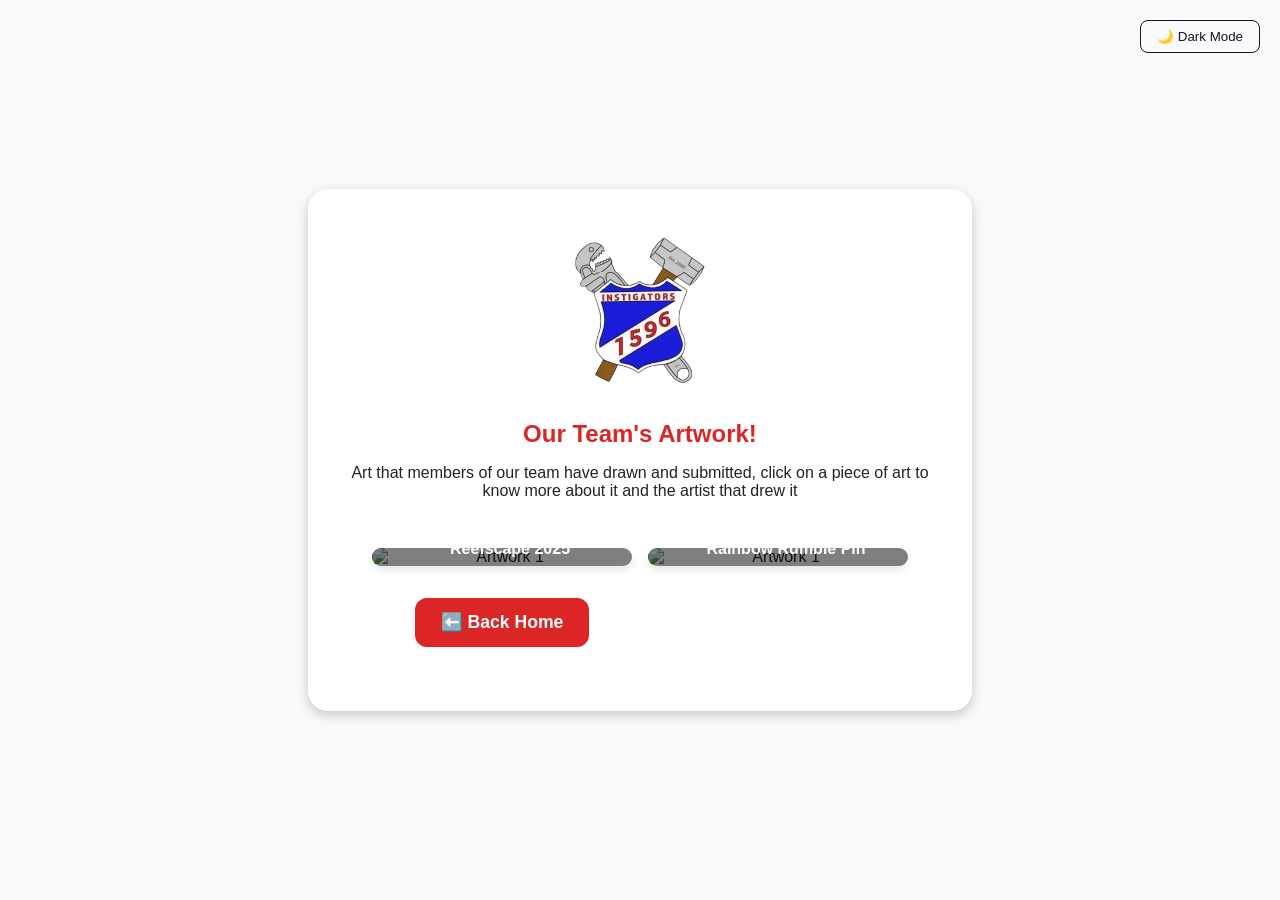
==== art.html @ 9bcf42d8 "art changes" ====
<!DOCTYPE html>
<html lang="en">
<head>
  <meta charset="UTF-8" />
  <meta name="viewport" content="width=device-width, initial-scale=1.0">
  <link rel="stylesheet" href="style.css">  
  <link rel="stylesheet" href="art.css"> 
</head>
<body>
    <div class="container">
        <button id="darkModeToggle">🌙 Dark Mode</button>
        <!-- Logo -->
        <img src="images/TEAM_1596_Logo.jpg" alt="Team 1596 Logo" class="team-logo">

        <h1><span class="red">Our Team's Artwork!</span></span></h1>
        <p>Art that members of our team have drawn and submitted, click on a piece of art to know more about it and the artist that drew it</p>
        <main class="gallery">
            <!-- Example Artworks -->
        <div class="art-card" 
            data-artist="Kirsi" 
            data-description="Reefscape Pin Design"
            data-year="2025"
            data-medium="IBSPaintX"
            data-school="Sault Area High School">
            <img src="C:\Users\first\frc-smart-window\images\art\ReefscapePinDesign.jpg" alt="Artwork 1">
            <div class="art-overlay">Reefscape 2025</div>
        </div>
        
        <!-- Create other art cards here! -->
            <!-- Example Artworks -->
        <div class="art-card" 
            data-artist="Lily" 
            data-description="2025 Rainbow Rumble pin design"
            data-year="2025"
            data-medium="Digital Sketchbook"
            data-school="Sault Area High School">
            <img src="C:\Users\first\frc-smart-window\images\art\RainbowRumble2025Pin.png" alt="Artwork 1">
            <div class="art-overlay">Rainbow Rumble Pin</div>
        </div>
        
        <!-- Modal -->
        <div id="artModal" class="modal">
            <div class="modal-content">
                <span class="close">&times;</span>
                <img id="modalImg" src="" alt="Artwork preview">
                <div class="artist-info">
                    <h3 id="modalArtist"></h3>
                    <p id="modalDescription"></p>
                    <hr>
                    <p><strong>Year:</strong> <span id="modalYear"></span></p>
                    <p><strong>Medium:</strong> <span id="modalMedium"></span></p>
                    <p><strong>School:</strong> <span id="modalSchool"></span></p>
                </div>
            </div>
        </div>
        
        <div style="align-items: center;"> 
            <button class="btn-red" goToPage('index.html')">⬅️ Back Home</button>
        </div>

    </div>
        
  <script>
            // --- Dark Mode Persistence ---
            const toggle = document.getElementById("darkModeToggle");
            if (localStorage.getItem("theme") === "dark") {
                document.body.classList.add("dark");
                toggle.textContent = "☀️ Light Mode";
            }
            toggle.addEventListener("click", () => {
                document.body.classList.toggle("dark");
                const dark = document.body.classList.contains("dark");
                localStorage.setItem("theme", dark ? "dark" : "light");
                toggle.textContent = dark ? "☀️ Light Mode" : "🌙 Dark Mode";
            });
            
            // --- Modal Logic ---
            const modal = document.getElementById("artModal");
            const close = modal.querySelector(".close");
            const modalImg = document.getElementById("modalImg");
            const modalArtist = document.getElementById("modalArtist");
            const modalDescription = document.getElementById("modalDescription");
            const modalYear = document.getElementById("modalYear");
            const modalMedium = document.getElementById("modalMedium");
            const modalSchool = document.getElementById("modalSchool");
            
            document.querySelectorAll(".art-card").forEach(card => {
                card.addEventListener("click", () => {
                    modalImg.src = card.querySelector("img").src;
                    modalArtist.textContent = card.dataset.artist;
                    modalDescription.textContent = card.dataset.description;
                    modalYear.textContent = card.dataset.year;
                    modalMedium.textContent = card.dataset.medium;
                    modalSchool.textContent = card.dataset.school;
                    modal.style.display = "flex";
                });
            });
            
            close.addEventListener("click", () => modal.style.display = "none");
            window.addEventListener("click", e => {
                if (e.target === modal) modal.style.display = "none";
            });

            function goToPage(page) {
                window.location.href = page;
            }
  </script>
</body>
</html>
---- style.css ----
:root {
  --blue: #1e3a8a;      /* blue for text */
  --blue-btn: #1e3a8a;  /* blue for buttons */
  --red-btn: #dc2626;  /* red for buttons */
  --red: #dc2626;
  --bg: #f9fafb;
  --text: #111827;
  --card: #ffffff;
}

body.dark {
  --bg: #111827;
  --text: #f9fafb;
  --card: #1f2937;
  --blue: #dc2626;          /* red text in dark mode */
  --blue-btn: #1e3a8a; 
}


body {
  margin: 0;
  font-family: 'Segoe UI', Tahoma, Geneva, Verdana, sans-serif;
  background-color: var(--bg);
  color: var(--text);
  display: flex;
  justify-content: center;
  align-items: center;
  min-height: 100vh;
}

.container {
  text-align: center;
  width: 90%;
  max-width: 600px;
  background: var(--card);
  border-radius: 20px;
  padding: 2rem;
  box-shadow: 0 4px 12px rgba(0,0,0,0.2);
}

h1 {
  font-size: 2.8rem;
  margin-bottom: 0.5rem;
}

h1 .blue {
  color: var(--blue);
}

h1 .red {
  color: var(--red);
}

#darkModeToggle {
  position: absolute;
  top: 20px;
  right: 20px;
  background: none;
  border: 1px solid var(--text);
  color: var(--text);
  padding: 0.5rem 1rem;
  border-radius: 8px;
  cursor: pointer;
}

.button-grid {
  display: grid;
  grid-template-columns: repeat(2, 1fr);
  gap: 1rem;
  margin-bottom: 2rem;
}

.button-return {
  margin-bottom: 2rem;
  align-content: center;
}

.button-grid button {
  color: white;
  font-size: 1.1rem;
  font-weight: bold;
  padding: 1rem;
  border: none;
  border-radius: 12px;
  cursor: pointer;
  transition: 0.2s ease-in-out;
}

.blue-btn {
  background-color: var(--blue-btn);
}

.red-btn {
  background-color: var(--red);
}

.button-grid button:hover {
  opacity: 0.85;
}

table {
  width: 100%;
  border-collapse: collapse;
  margin-bottom: 2rem;
}

th, td {
  border: 1px solid var(--text);
  padding: 0.75rem;
}

th {
  background-color: rgba(0,0,0,0.1);
}

.socials {
  display: flex;
  justify-content: center;
  gap: 1.5rem;
}

.socials i {
  font-size: 1.8rem;
  transition: transform 0.2s ease, color 0.2s ease;
}

.socials i:hover {
  transform: scale(1.1);
  color: var(--blue);
}
.qr-code {

  width: 200px;
  height: 200px;
  object-fit: contain;
  transition: transform 0.2s ease, filter 0.2s ease;
  filter: invert(0); /* default for light mode */
}

.qr-code i {
  font-size: 1.8rem;
  transition: transform 0.2s ease, color 0.2s ease;
}

.qr-code i:hover {
  transform: scale(1.1);
  color: var(--blue);
}


/* --- Team Grid --- */
.team-grid {
  display: grid;
  grid-template-columns: repeat(auto-fill, minmax(250px, 1fr));
  gap: 2rem;
  margin-top: 2rem;
}

.team-card {
  background-color: var(--card);
  border-radius: 20px;
  box-shadow: 0 4px 10px rgba(0,0,0,0.2);
  padding: 1.5rem;
  text-align: center;
  transition: transform 0.2s ease, box-shadow 0.2s ease;
}

.team-card:hover {
  transform: translateY(-4px);
  box-shadow: 0 6px 14px rgba(0,0,0,0.3);
}

.team-card img {
  width: 120px;
  height: 120px;
  object-fit: cover;
  border-radius: 50%;
  border: 3px solid var(--blue);
  margin-bottom: 1rem;
}

.team-card h3 {
  margin: 0.5rem 0;
  font-size: 1.3rem;
}

.team-card .role {
  font-weight: bold;
  color: var(--blue);
  margin-bottom: 0.5rem;
}

.team-card .about {
  font-size: 0.95rem;
  margin-bottom: 0.5rem;
}

.team-card .fun-fact {
  font-size: 0.9rem;
  color: var(--text);
  opacity: 0.8;
}

.logo-top {
  text-align: center;       /* center the content */
  margin: 2rem 0;           /* space above and below */
}

.team-logo {
  width: 150px;             /* adjust as needed */
  height: auto;
  border-radius: 12px;
  padding: 10px;     /* optional rounded corners */
}

/* Dark mode adjustment if needed */
body.dark .team-logo {
  border-color: var(--text);
}

.custom-line {
  border: none;          /* remove default border */
  height: 2px;           /* thickness */
  background-color: #1e3a8a; /* color */
  margin: 20px 0;        /* spacing above and below */
  width: 80%;            /* length of the line */
  margin-left: auto;      /* center it */
  margin-right: auto;
}

/* Back Home Button Styling */
.btn-red {
  background-color: var(--red);   /* red background */
  color: white;                    /* white text */
  font-size: 1.1rem;
  font-weight: bold;
  padding: 0.75rem 1.5rem;        /* slightly smaller than main buttons */
  border: 2px solid var(--red);   /* accent border */
  border-radius: 12px;
  cursor: pointer;
  transition: transform 0.2s ease, background-color 0.2s ease, border-color 0.2s ease;
  margin-top: 1rem;
  display: inline-block;
}

/* Hover effect */
.btn-red:hover {
  background-color: white;
  color: var(--red);
  border-color: var(--red);
  transform: scale(1.05);
}

/* Dark mode adjustments */
body.dark .btn-red {
  border-color: var(--red);
}

body.dark .btn-red:hover {
  background-color: var(--red);
  color: white;
}

.social-icon {
  width: 30px;
  height: 30px;
  object-fit: contain;
  transition: transform 0.2s ease, filter 0.2s ease;
  filter: invert(0); /* default for light mode */
}

.social-icon:hover {
  transform: scale(1.2);
}

/* Dark mode inversion */
body.dark .social-icon {
  filter: invert(1); /* black → white in dark mode */
}

/* --- Modal Styling --- */
/* --- Modal Styling --- */
.modal {
  display: none;
  position: fixed;
  z-index: 999;
  left: 0;
  top: 0;
  width: 100%;
  height: 100%;
  background-color: rgba(0,0,0,0.7);
  justify-content: center;
  align-items: center;
}

.modal-content {
  background-color: var(--card);
  color: var(--text);
  border-radius: 20px;
  padding: 2rem;
  max-width: 500px;
  width: 90%;
  box-shadow: 0 8px 20px rgba(0,0,0,0.3);
  text-align: center;
  animation: popIn 0.3s ease;
}

.modal-content img {
  width: 150px;
  height: 150px;
  border-radius: 50%;
  object-fit: cover;
  border: 3px solid var(--blue);
  margin-bottom: 1rem;
}

.modal-content strong {
  color: #1e3a8a; /* normal (blue) */
}

body.dark .modal-content strong {
  color: #dc2626; /* dark mode (red) */
}

.close {
  position: absolute;
  top: 20px;
  right: 30px;
  font-size: 2rem;
  color: var(--text);
  cursor: pointer;
  transition: color 0.2s;
}

.close:hover {
  color: var(--red);
}

.modal-content p {
  margin: 0.5rem 0;
}

.modal-content strong {
  color: #1e3a8a;
}

.modal-divider {
  border: none;
  height: 2px;
  background-color: #1e3a8a;
  margin: 1rem 0;
}

/* Progress Page Layout */
.progress-entry {
  display: flex;
  align-items: flex-start;
  gap: 20px;
  margin: 40px 0;
  padding-bottom: 20px;
  border-bottom: 1px solid #ccc;
}

.progress-entry img {
  width: 250px;
  height: auto;
  border-radius: 10px;
  object-fit: cover;
}

.progress-content {
  flex: 1;
}

.entry-title {
  margin: 0;
  color: #d32f2f; 
}

.entry-body {
  margin: 10px 0;
}

.entry-meta {
  font-size: 0.9em;
  color: #555;
  margin-top: 10px;
  font-style: italic;
}

/* Mobile Friendly */
@media(max-width: 700px) {
  .progress-entry {
    flex-direction: column;
    text-align: center;
  }

  .progress-entry img {
    width: 100%;
  }
}

/* Optional dark mode tweak */
body.dark .modal-divider {
  background-color: var(--red);
  opacity: 0.6;
}

/* Small pop animation */
@keyframes popIn {
  from { transform: scale(0.9); opacity: 0; }
  to { transform: scale(1); opacity: 1; }
}
---- art.css ----
:root {
    --bg-light: #f9f9f9;
    --bg-dark: #1a1a1a;
    --text-light: #222;
    --text-dark: #f2f2f2;
}

body {
    margin: 0;
    font-family: 'Inter', sans-serif;
    background-color: var(--bg-light);
    color: var(--text-light);
    transition: background 0.3s, color 0.3s;
}

body.dark {
    background-color: var(--bg-dark);
    color: var(--text-dark);
}

header {
    display: flex;
    justify-content: space-between;
    align-items: center;
    padding: 1rem 2rem;
    border-bottom: 1px solid #ccc;
}

h1 {
    font-size: 1.5rem;
    margin: 0;
}

button#darkModeToggle {
    background: none;
    border: 1px solid currentColor;
    border-radius: 8px;
    padding: 0.5rem 1rem;
    cursor: pointer;
    transition: 0.3s;
}

button#darkModeToggle:hover {
    background: rgba(0,0,0,0.1);
}

.gallery {
    display: grid;
    grid-template-columns: repeat(auto-fit, minmax(250px, 1fr));
    gap: 1rem;
    padding: 2rem;
}

.art-card {
    position: relative;
    cursor: pointer;
    overflow: hidden;
    border-radius: 12px;
    box-shadow: 0 4px 8px rgba(0,0,0,0.1);
    transition: transform 0.3s;
}

.art-card:hover {
    transform: scale(1.03);
}

.art-card img {
    width: 100%;
    height: 100%;
    object-fit: cover;
    display: block;
}

.art-overlay {
    position: absolute;
    bottom: 0;
    width: 100%;
    background: rgba(0,0,0,0.5);
    color: white;
    text-align: center;
    padding: 0.5rem;
    font-weight: 600;
}

/* --- Modal --- */
.modal {
    display: none;
    position: fixed;
    top: 0; left: 0;
    width: 100%; height: 100%;
    background: rgba(0,0,0,0.7);
    justify-content: center;
    align-items: center;
    z-index: 1000;
}

.modal-content {
    background: white;
    color: black;
    border-radius: 16px;
    max-width: 600px;
    width: 90%;
    padding: 1.5rem;
    position: relative;
    box-shadow: 0 4px 20px rgba(0,0,0,0.3);
}

body.dark .modal-content {
    background: #2a2a2a;
    color: var(--text-dark);
}

.modal-content img {
    width: 100%;
    border-radius: 12px;
    margin-bottom: 1rem;
}

.close {
    position: absolute;
    top: 12px;
    right: 16px;
    font-size: 1.5rem;
    cursor: pointer;
}

.artist-info {
    margin-top: 1rem;
}

.artist-info h3 {
    margin: 0.2rem 0;
}

.artist-info p {
    margin: 0.4rem 0;
}
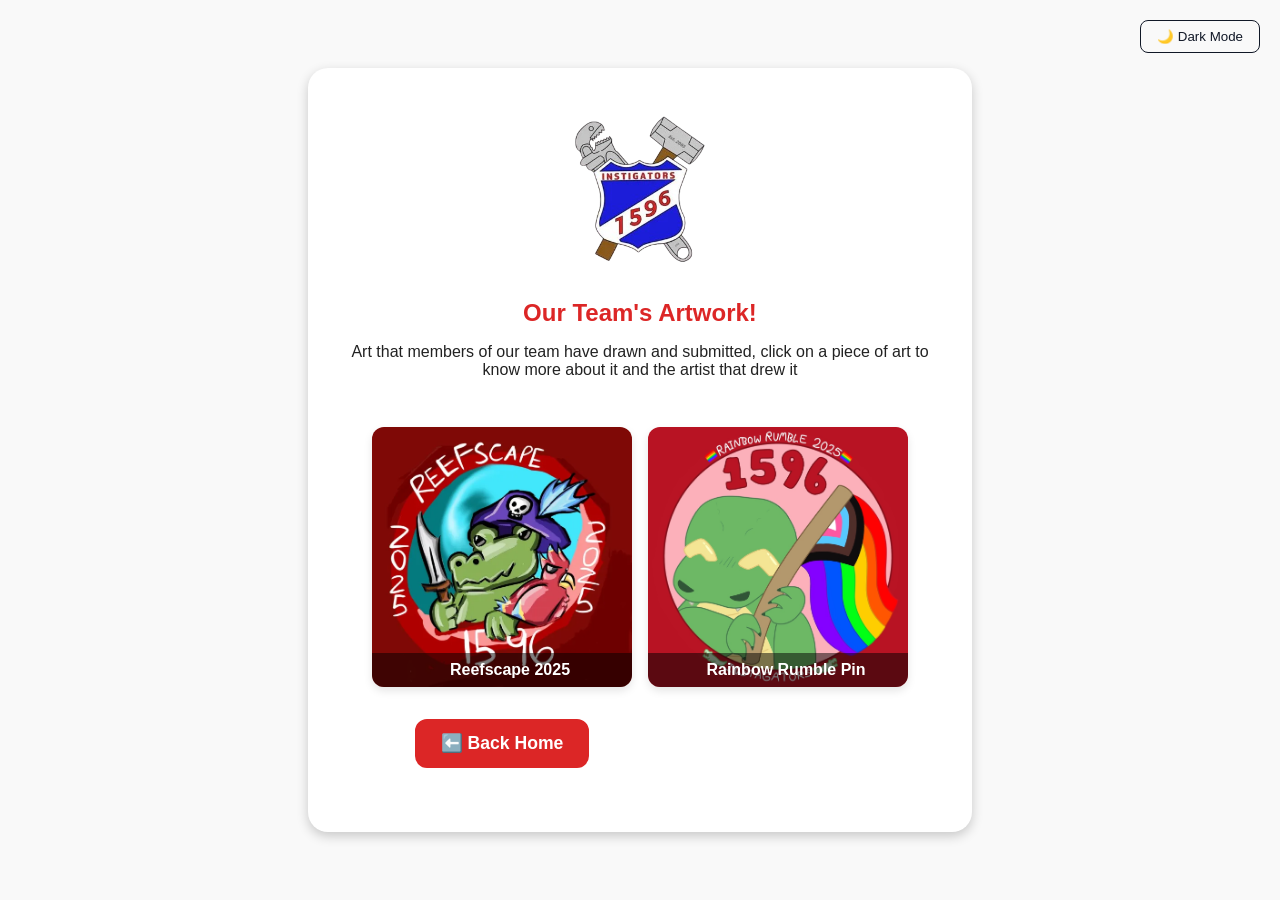
==== commit a1a81a81: "Art" ====
--- a/art.html
+++ b/art.html
@@ -22,7 +22,7 @@
             data-year="2025"
             data-medium="IBSPaintX"
             data-school="Sault Area High School">
-            <img src="C:\Users\first\frc-smart-window\images\art\ReefscapePinDesign.jpg" alt="Artwork 1">
+            <img src="images\Art\image.webp" alt="Artwork 1">
             <div class="art-overlay">Reefscape 2025</div>
         </div>
         
@@ -34,7 +34,7 @@
             data-year="2025"
             data-medium="Digital Sketchbook"
             data-school="Sault Area High School">
-            <img src="C:\Users\first\frc-smart-window\images\art\RainbowRumble2025Pin.png" alt="Artwork 1">
+            <img src="images\Art\IMG_2736.webp" alt="Artwork 1">
             <div class="art-overlay">Rainbow Rumble Pin</div>
         </div>
         
--- a/style.css
+++ b/style.css
@@ -128,25 +128,6 @@
   transform: scale(1.1);
   color: var(--blue);
 }
-.qr-code {
-
-  width: 200px;
-  height: 200px;
-  object-fit: contain;
-  transition: transform 0.2s ease, filter 0.2s ease;
-  filter: invert(0); /* default for light mode */
-}
-
-.qr-code i {
-  font-size: 1.8rem;
-  transition: transform 0.2s ease, color 0.2s ease;
-}
-
-.qr-code i:hover {
-  transform: scale(1.1);
-  color: var(--blue);
-}
-
 
 /* --- Team Grid --- */
 .team-grid {
@@ -400,7 +381,6 @@
   }
 }
 
-/* Optional dark mode tweak */
 body.dark .modal-divider {
   background-color: var(--red);
   opacity: 0.6;
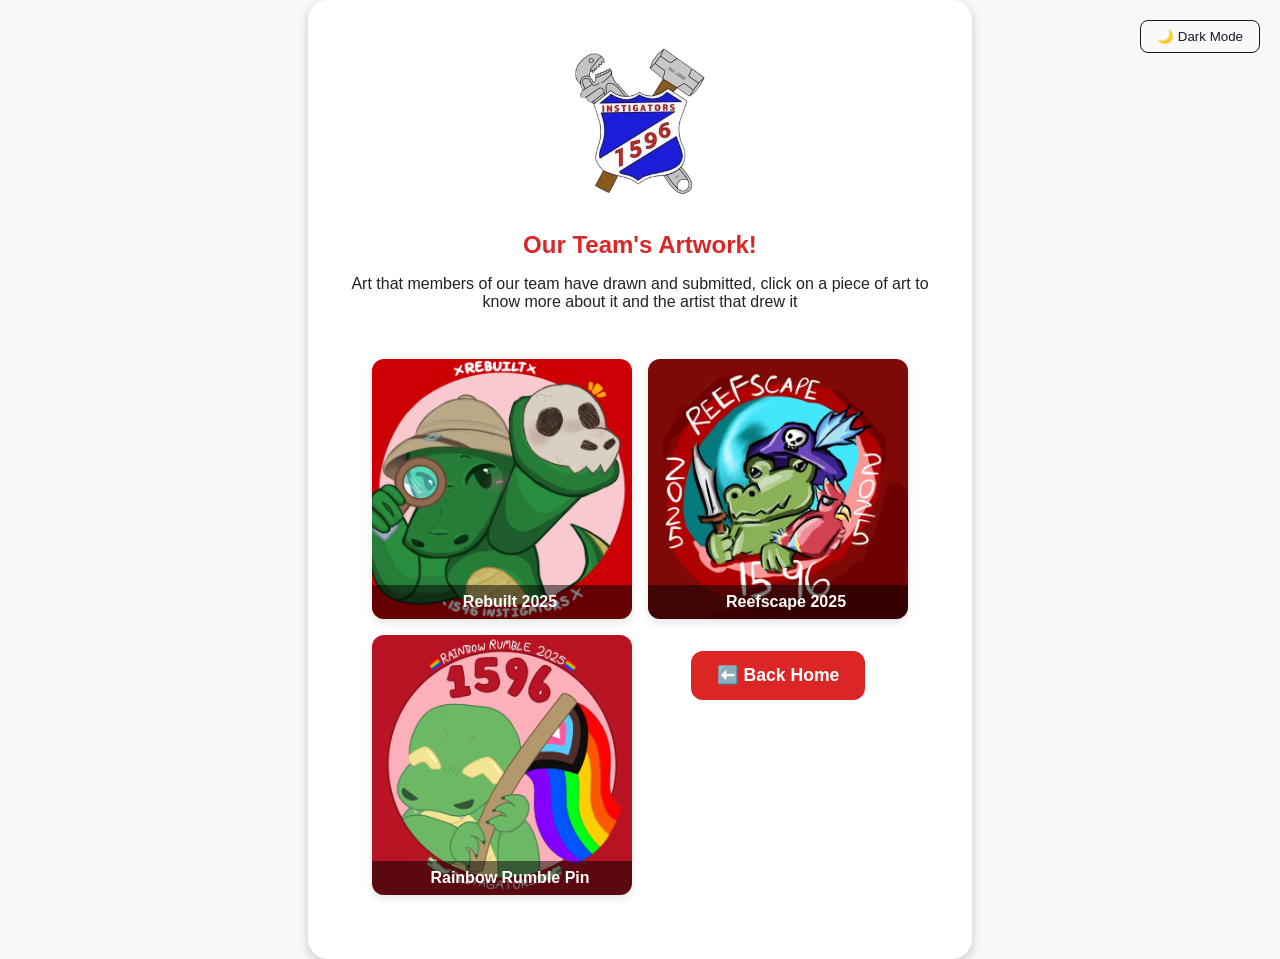
==== commit 94426910: "ART Update" ====
--- a/art.html
+++ b/art.html
@@ -15,6 +15,18 @@
         <h1><span class="red">Our Team's Artwork!</span></span></h1>
         <p>Art that members of our team have drawn and submitted, click on a piece of art to know more about it and the artist that drew it</p>
         <main class="gallery">
+
+        <!-- Example Artworks -->
+        <div class="art-card" 
+            data-artist="Lily" 
+            data-description="Rebuilt Pin Design"
+            data-year="2025"
+            data-medium="IBSPaintX"
+            data-school="Sault Area High School">
+            <img src="images/Art/IMG_3444.png" alt="Artwork 1">
+            <div class="art-overlay">Rebuilt 2025</div>
+        </div>
+
             <!-- Example Artworks -->
         <div class="art-card" 
             data-artist="Kirsi" 
@@ -54,10 +66,11 @@
             </div>
         </div>
         
-        <div style="align-items: center;"> 
-            <button class="btn-red" goToPage('index.html')">⬅️ Back Home</button>
+        <div class="home-button-container">
+            <button class="btn-red" onclick="goToPage('index.html')">
+                ⬅️ Back Home
+            </button>
         </div>
-
     </div>
         
   <script>
--- a/art.css
+++ b/art.css
@@ -114,6 +114,7 @@
     width: 100%;
     border-radius: 12px;
     margin-bottom: 1rem;
+    height: auto;
 }
 
 .close {
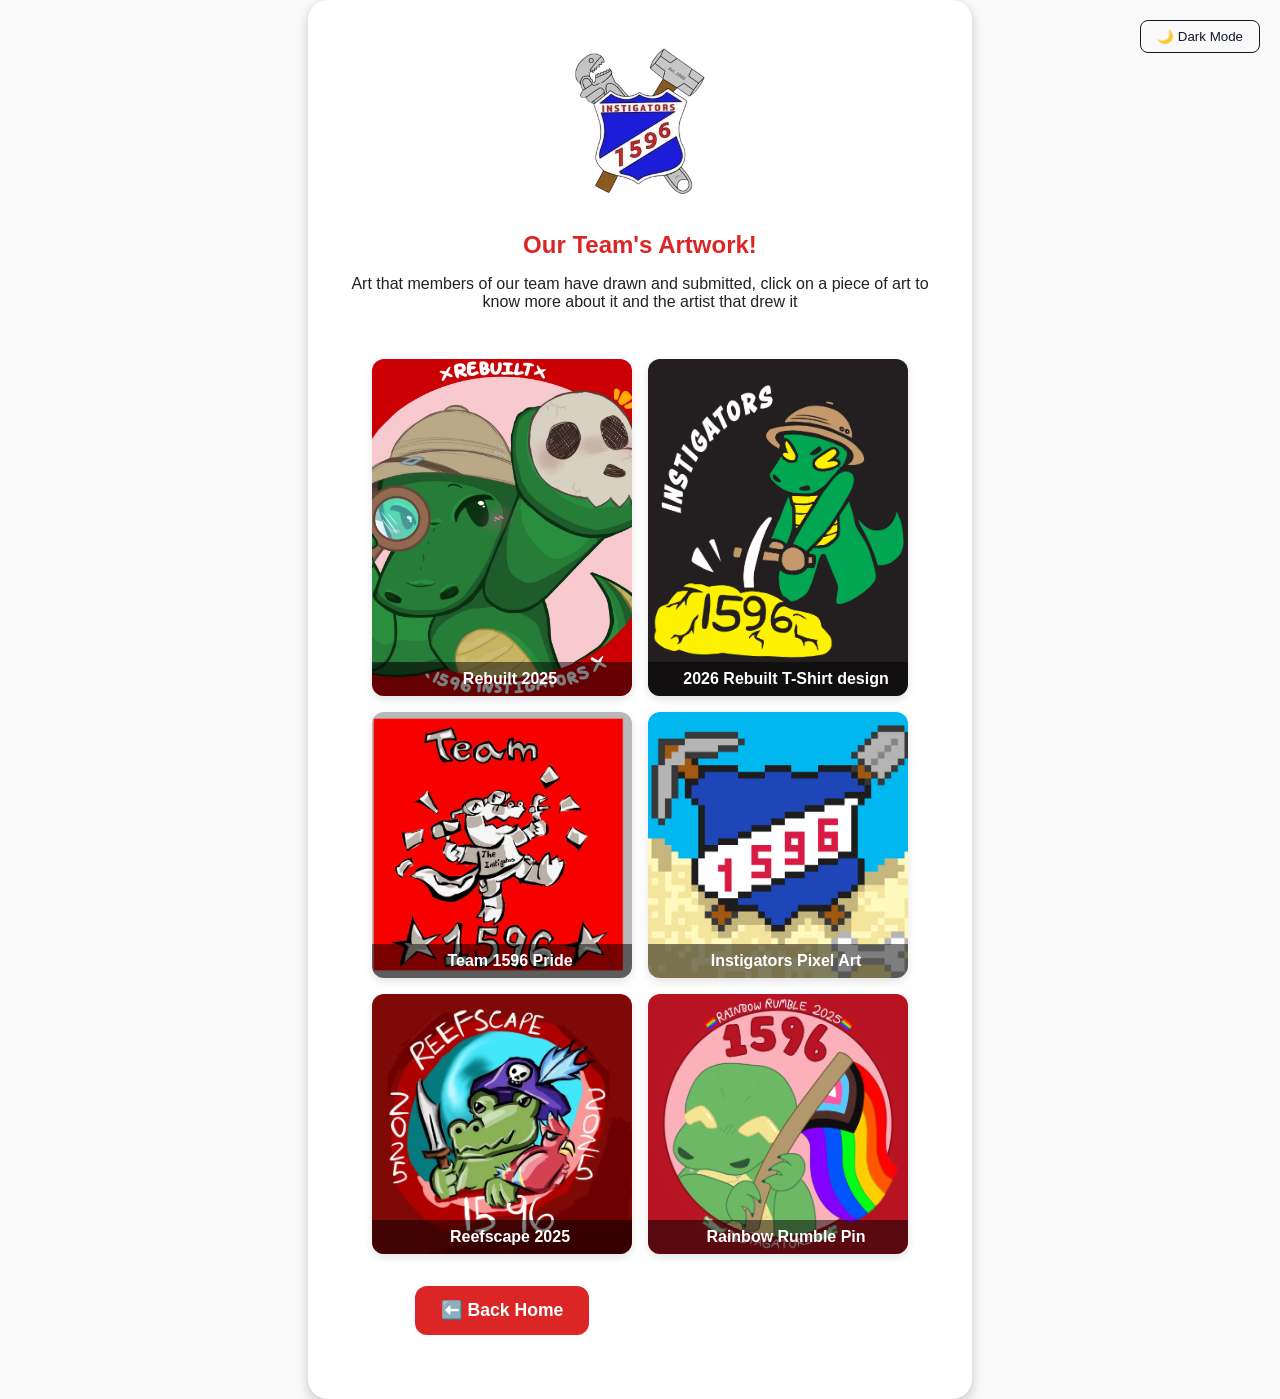
==== commit 146cad53: "art changes and week four progress" ====
--- a/art.html
+++ b/art.html
@@ -16,18 +16,46 @@
         <p>Art that members of our team have drawn and submitted, click on a piece of art to know more about it and the artist that drew it</p>
         <main class="gallery">
 
-        <!-- Example Artworks -->
         <div class="art-card" 
             data-artist="Lily" 
             data-description="Rebuilt Pin Design"
-            data-year="2025"
+            data-year="2026"
             data-medium="IBSPaintX"
             data-school="Sault Area High School">
             <img src="images/Art/IMG_3444.png" alt="Artwork 1">
             <div class="art-overlay">Rebuilt 2025</div>
         </div>
 
-            <!-- Example Artworks -->
+        <div class="art-card" 
+            data-artist="Lily" 
+            data-description="T-Shirt Design 2026"
+            data-year="2026"
+            data-medium="IBSPaintX"
+            data-school="Sault Area High School">
+            <img src="images\Art/2026 season t-shirt front.JPG" alt="Artwork 1">
+            <div class="art-overlay">2026 Rebuilt T-Shirt design</div>
+        </div>
+
+        <div class="art-card" 
+            data-artist="Kirsi" 
+            data-description="Alligator Pin Holding Tools"
+            data-year="2026"
+            data-medium="IBSPaintX"
+            data-school="Sault Area High School">
+            <img src="images\Art\IMG_2040.JPG" alt="Artwork 1">
+            <div class="art-overlay">Team 1596 Pride</div>
+        </div>
+
+        <div class="art-card" 
+            data-artist="Marek" 
+            data-description="Instigators Pixel Art"
+            data-year="2026"
+            data-medium="PixilArt"
+            data-school="Sault Area High School">
+            <img src="images\Art\1596avatar.png" alt="Artwork 1">
+            <div class="art-overlay">Instigators Pixel Art</div>
+        </div>
+
         <div class="art-card" 
             data-artist="Kirsi" 
             data-description="Reefscape Pin Design"
@@ -38,8 +66,6 @@
             <div class="art-overlay">Reefscape 2025</div>
         </div>
         
-        <!-- Create other art cards here! -->
-            <!-- Example Artworks -->
         <div class="art-card" 
             data-artist="Lily" 
             data-description="2025 Rainbow Rumble pin design"
@@ -50,7 +76,6 @@
             <div class="art-overlay">Rainbow Rumble Pin</div>
         </div>
         
-        <!-- Modal -->
         <div id="artModal" class="modal">
             <div class="modal-content">
                 <span class="close">&times;</span>
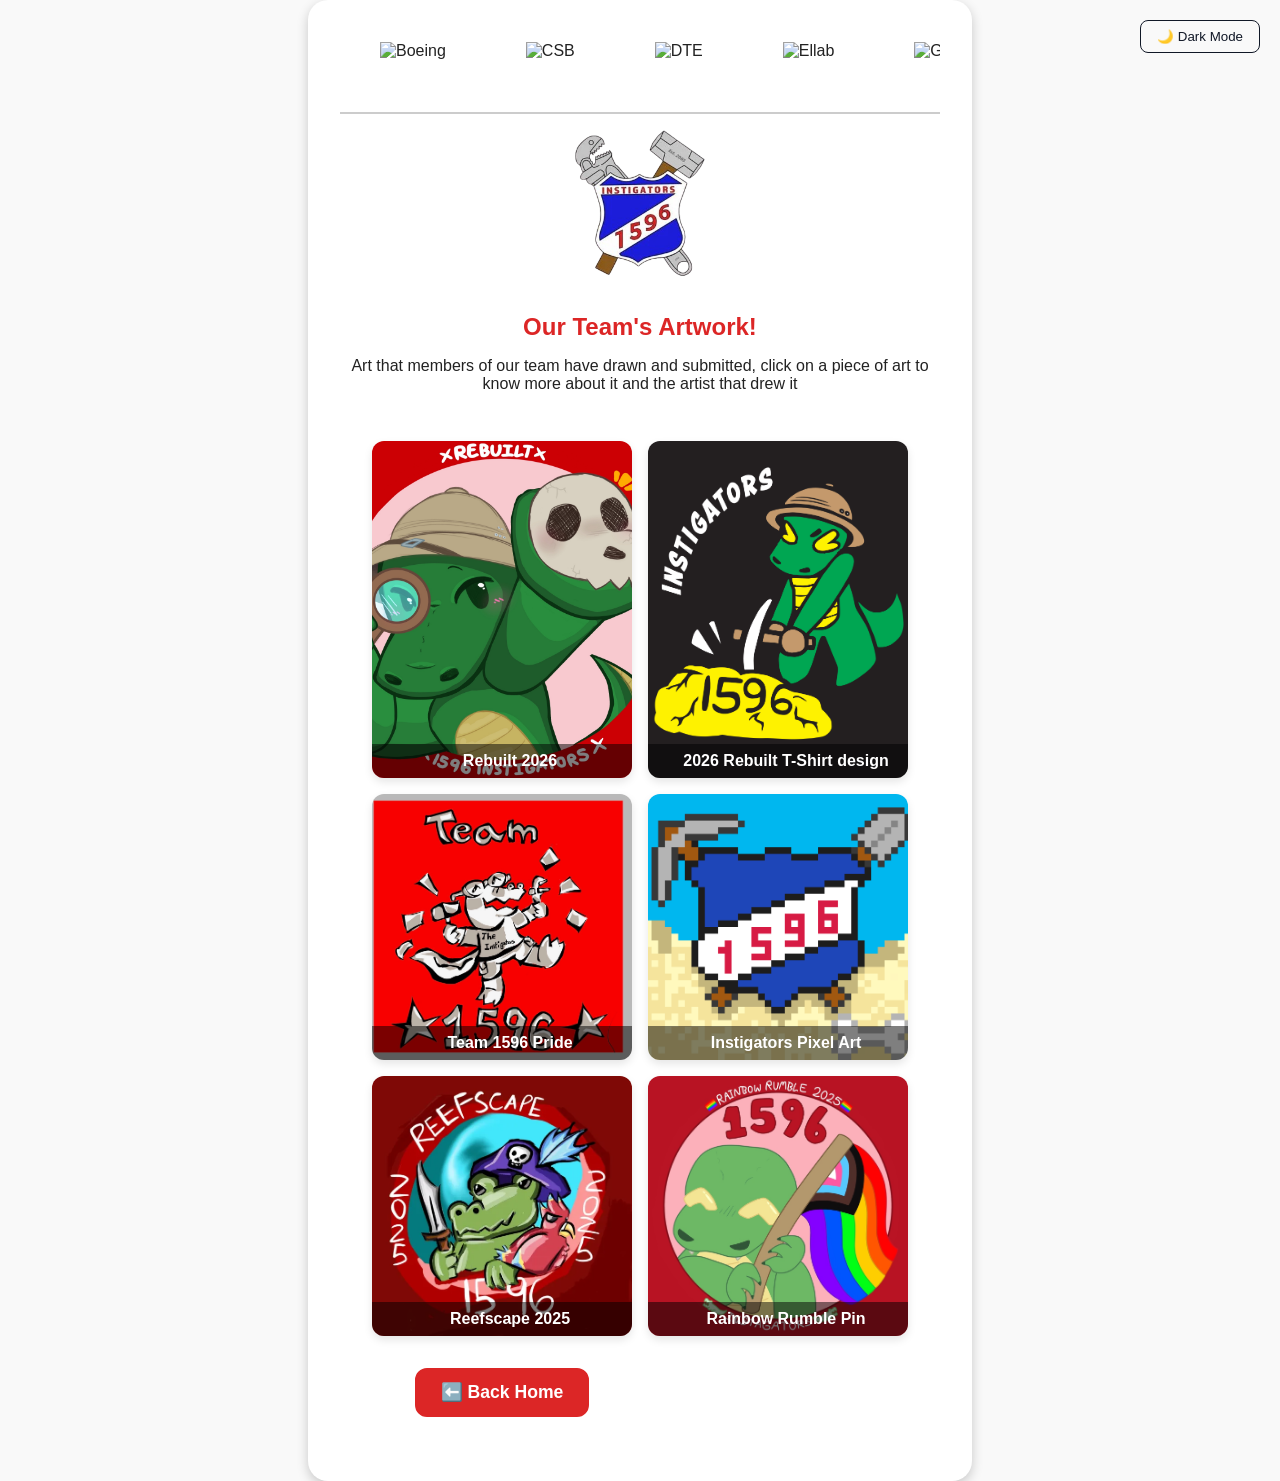
==== commit 1808e427: "website updates" ====
--- a/art.html
+++ b/art.html
@@ -8,9 +8,38 @@
 </head>
 <body>
     <div class="container">
+           <div class="sponsor-ribbon">
+      <div class="sponsor-track">
+
+        <!-- Original Set -->
+        <img src="images/logos/Boeing.png" alt="Boeing">
+        <img src="images/logos/csb.png" alt="CSB">
+        <img src="images/logos/dte.png" alt="DTE">
+        <img src="images/logos/ellab.png" alt="Ellab">
+        <img src="images/logos/GM.png" alt="GM">
+        <img src="images/logos/Lions.png" alt="Lions">
+        <img src="images/logos/MDE.png" alt="MDE">
+        <img src="images/logos/others.png" alt="Other Sponsors">
+        <img src="images/logos/rotary.png" alt="Rotary">
+        <img src="images/logos/soocoop.png" alt="Soo Coop">
+
+        <!-- Duplicate Set -->
+        <img src="images/logos/Boeing.png" alt="Boeing">
+        <img src="images/logos/csb.png" alt="CSB">
+        <img src="images/logos/dte.png" alt="DTE">
+        <img src="images/logos/ellab.png" alt="Ellab">
+        <img src="images/logos/GM.png" alt="GM">
+        <img src="images/logos/Lions.png" alt="Lions">
+        <img src="images/logos/MDE.png" alt="MDE">
+        <img src="images/logos/others.png" alt="Other Sponsors">
+        <img src="images/logos/rotary.png" alt="Rotary">
+        <img src="images/logos/soocoop.png" alt="Soo Coop">
+
+      </div>
+    </div>
         <button id="darkModeToggle">🌙 Dark Mode</button>
         <!-- Logo -->
-        <img src="images/TEAM_1596_Logo.jpg" alt="Team 1596 Logo" class="team-logo">
+        <img src="images/TEAM_1596_Logo.png" alt="Team 1596 Logo" class="team-logo">
 
         <h1><span class="red">Our Team's Artwork!</span></span></h1>
         <p>Art that members of our team have drawn and submitted, click on a piece of art to know more about it and the artist that drew it</p>
@@ -23,7 +52,7 @@
             data-medium="IBSPaintX"
             data-school="Sault Area High School">
             <img src="images/Art/IMG_3444.png" alt="Artwork 1">
-            <div class="art-overlay">Rebuilt 2025</div>
+            <div class="art-overlay">Rebuilt 2026</div>
         </div>
 
         <div class="art-card" 
--- a/style.css
+++ b/style.css
@@ -250,6 +250,13 @@
   filter: invert(0); /* default for light mode */
 }
 
+.school-icon {
+  width: 250px;
+  object-fit: contain;
+  transition: transform 0.2s ease, filter 0.2s ease;
+  filter: invert(0); /* default for light mode */
+}
+
 .social-icon:hover {
   transform: scale(1.2);
 }
@@ -386,6 +393,53 @@
   opacity: 0.6;
 }
 
+/* Sponsor Ribbon */
+.sponsor-ribbon {
+  width: 100%;
+  overflow: hidden;
+  background: #ffffff;
+  padding: 10px 0;
+  border-bottom: 2px solid #ccc;
+  position: relative;
+}
+
+.sponsor-track {
+  display: flex;
+  width: max-content;
+  animation: scroll 40s linear infinite;
+}
+
+.sponsor-track img {
+  height: 60px;
+  margin: 0 40px;
+  object-fit: contain;
+  transition: transform 1s ease;
+}
+
+.sponsor-track img:hover {
+  transform: scale(1.1);
+}
+
+body.dark .sponsor-ribbon {
+  background: #1f2937; /* dark background */
+  border-bottom: 2px solid #444;
+}
+
+/* Dark mode sponsor logos */
+body.dark .sponsor-track img {
+  filter: invert(1) brightness(2);
+}
+
+/* Scrolling Animation */
+@keyframes scroll {
+  0% {
+    transform: translateX(0);
+  }
+  100% {
+    transform: translateX(-50%);
+  }
+}
+
 /* Small pop animation */
 @keyframes popIn {
   from { transform: scale(0.9); opacity: 0; }
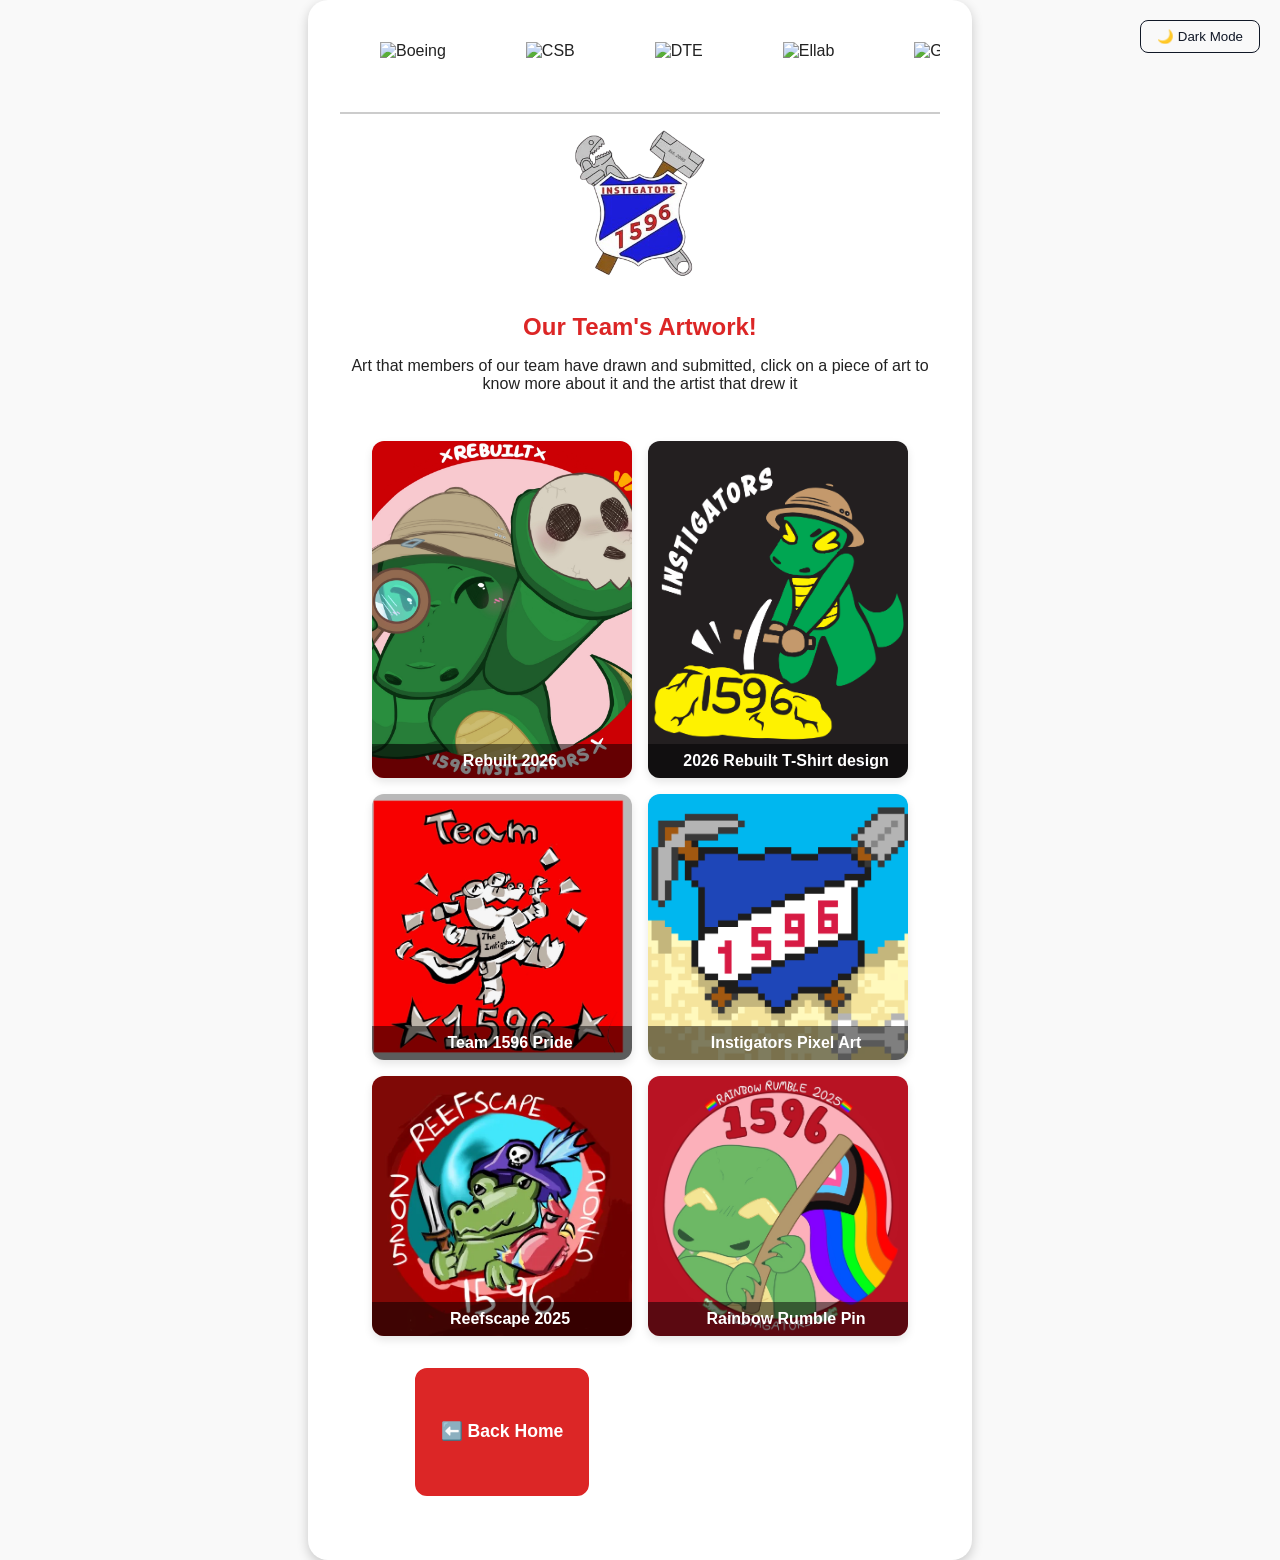
==== commit 00a86991: "competition updates" ====
--- a/art.html
+++ b/art.html
@@ -8,7 +8,7 @@
 </head>
 <body>
     <div class="container">
-           <div class="sponsor-ribbon">
+    <div class="sponsor-ribbon">
       <div class="sponsor-track">
 
         <!-- Original Set -->
@@ -44,7 +44,7 @@
         <h1><span class="red">Our Team's Artwork!</span></span></h1>
         <p>Art that members of our team have drawn and submitted, click on a piece of art to know more about it and the artist that drew it</p>
         <main class="gallery">
-
+        
         <div class="art-card" 
             data-artist="Lily" 
             data-description="Rebuilt Pin Design"
--- a/style.css
+++ b/style.css
@@ -222,6 +222,7 @@
   transition: transform 0.2s ease, background-color 0.2s ease, border-color 0.2s ease;
   margin-top: 1rem;
   display: inline-block;
+  height: 8rem;
 }
 
 /* Hover effect */
@@ -314,7 +315,7 @@
   position: absolute;
   top: 20px;
   right: 30px;
-  font-size: 2rem;
+  font-size: 3.5rem;
   color: var(--text);
   cursor: pointer;
   transition: color 0.2s;
@@ -444,4 +445,25 @@
 @keyframes popIn {
   from { transform: scale(0.9); opacity: 0; }
   to { transform: scale(1); opacity: 1; }
+}
+
+.table-container{
+  width:100%;
+  overflow-x:auto;   /* allows horizontal scroll on small screens */
+}
+
+table{
+  width:100%;
+  border-collapse:collapse;
+  min-width:700px;   /* prevents columns from collapsing too much */
+}
+
+th, td{
+  padding:8px;
+  text-align:center;
+  border:1px solid #ccc;
+}
+
+thead{
+  background:#f4f4f4;
 }
--- a/art.css
+++ b/art.css
@@ -121,7 +121,7 @@
     position: absolute;
     top: 12px;
     right: 16px;
-    font-size: 1.5rem;
+    font-size: 3.5rem;
     cursor: pointer;
 }
 
